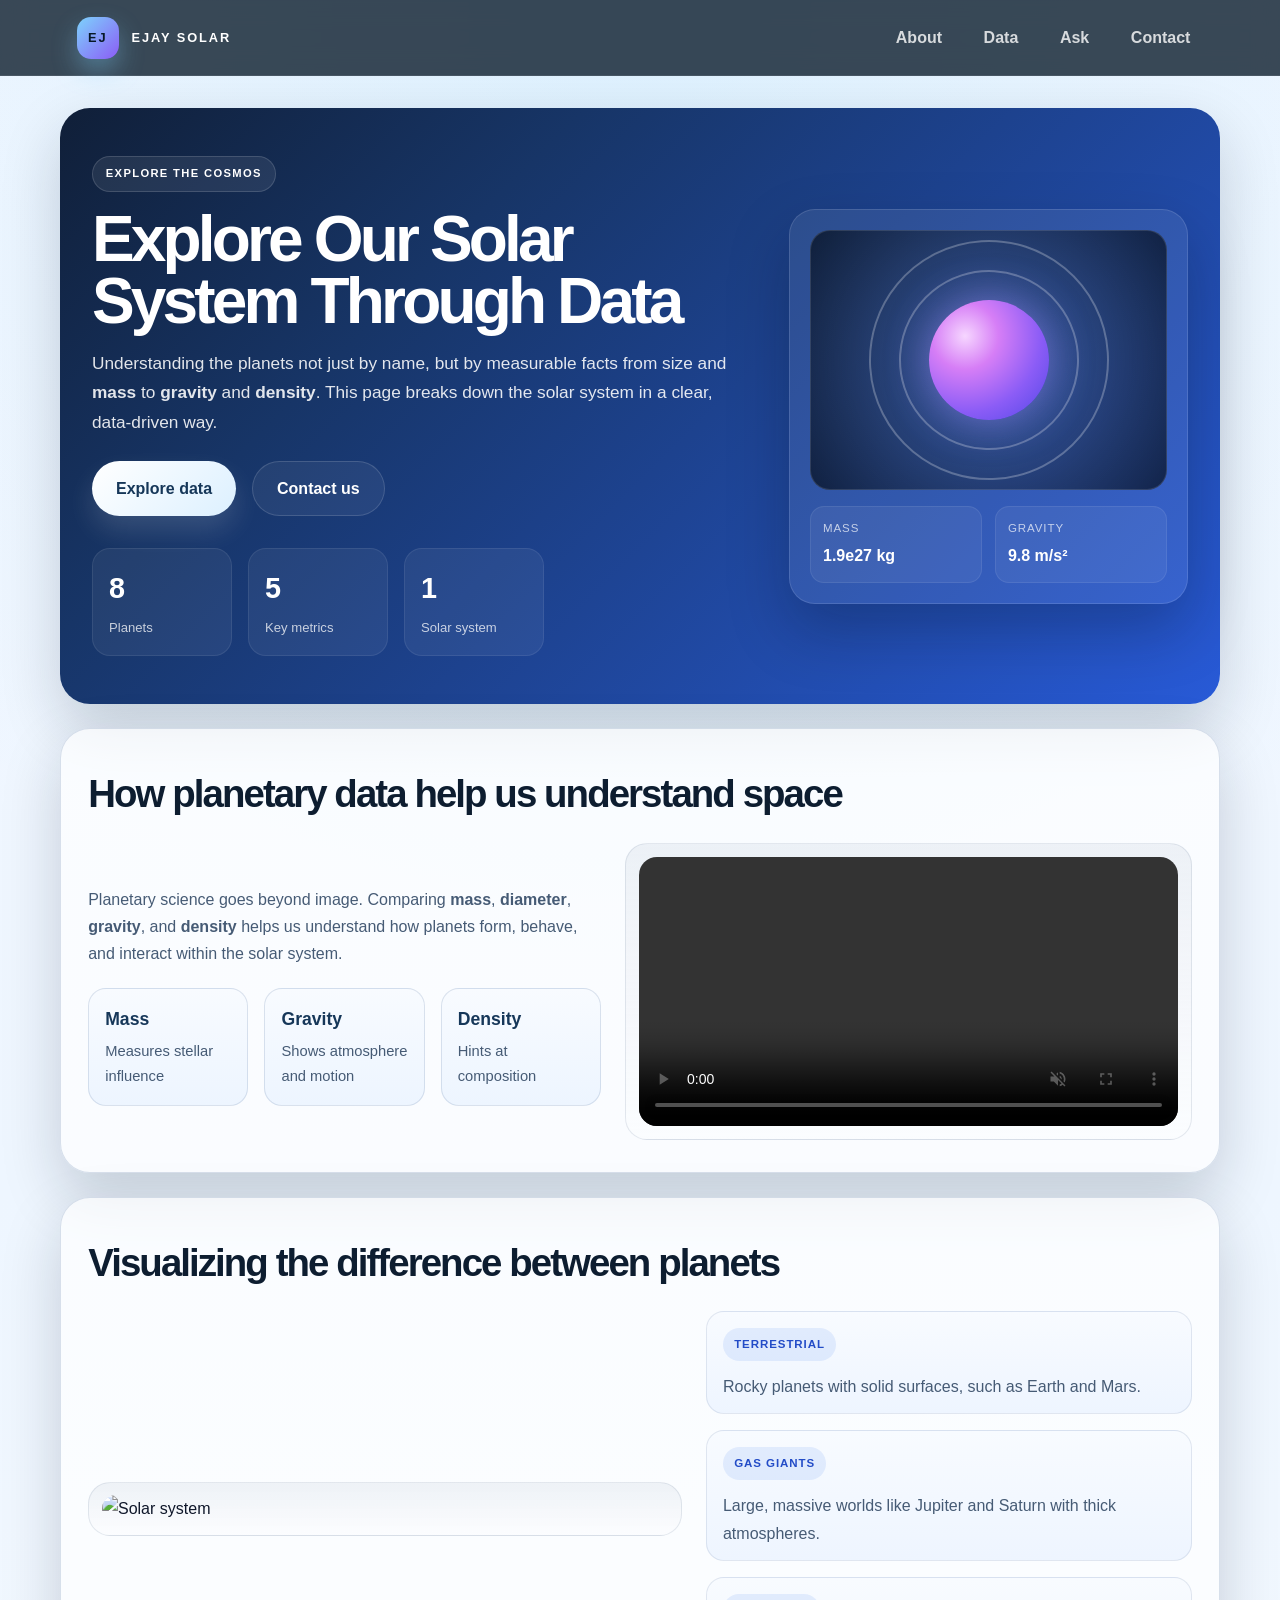
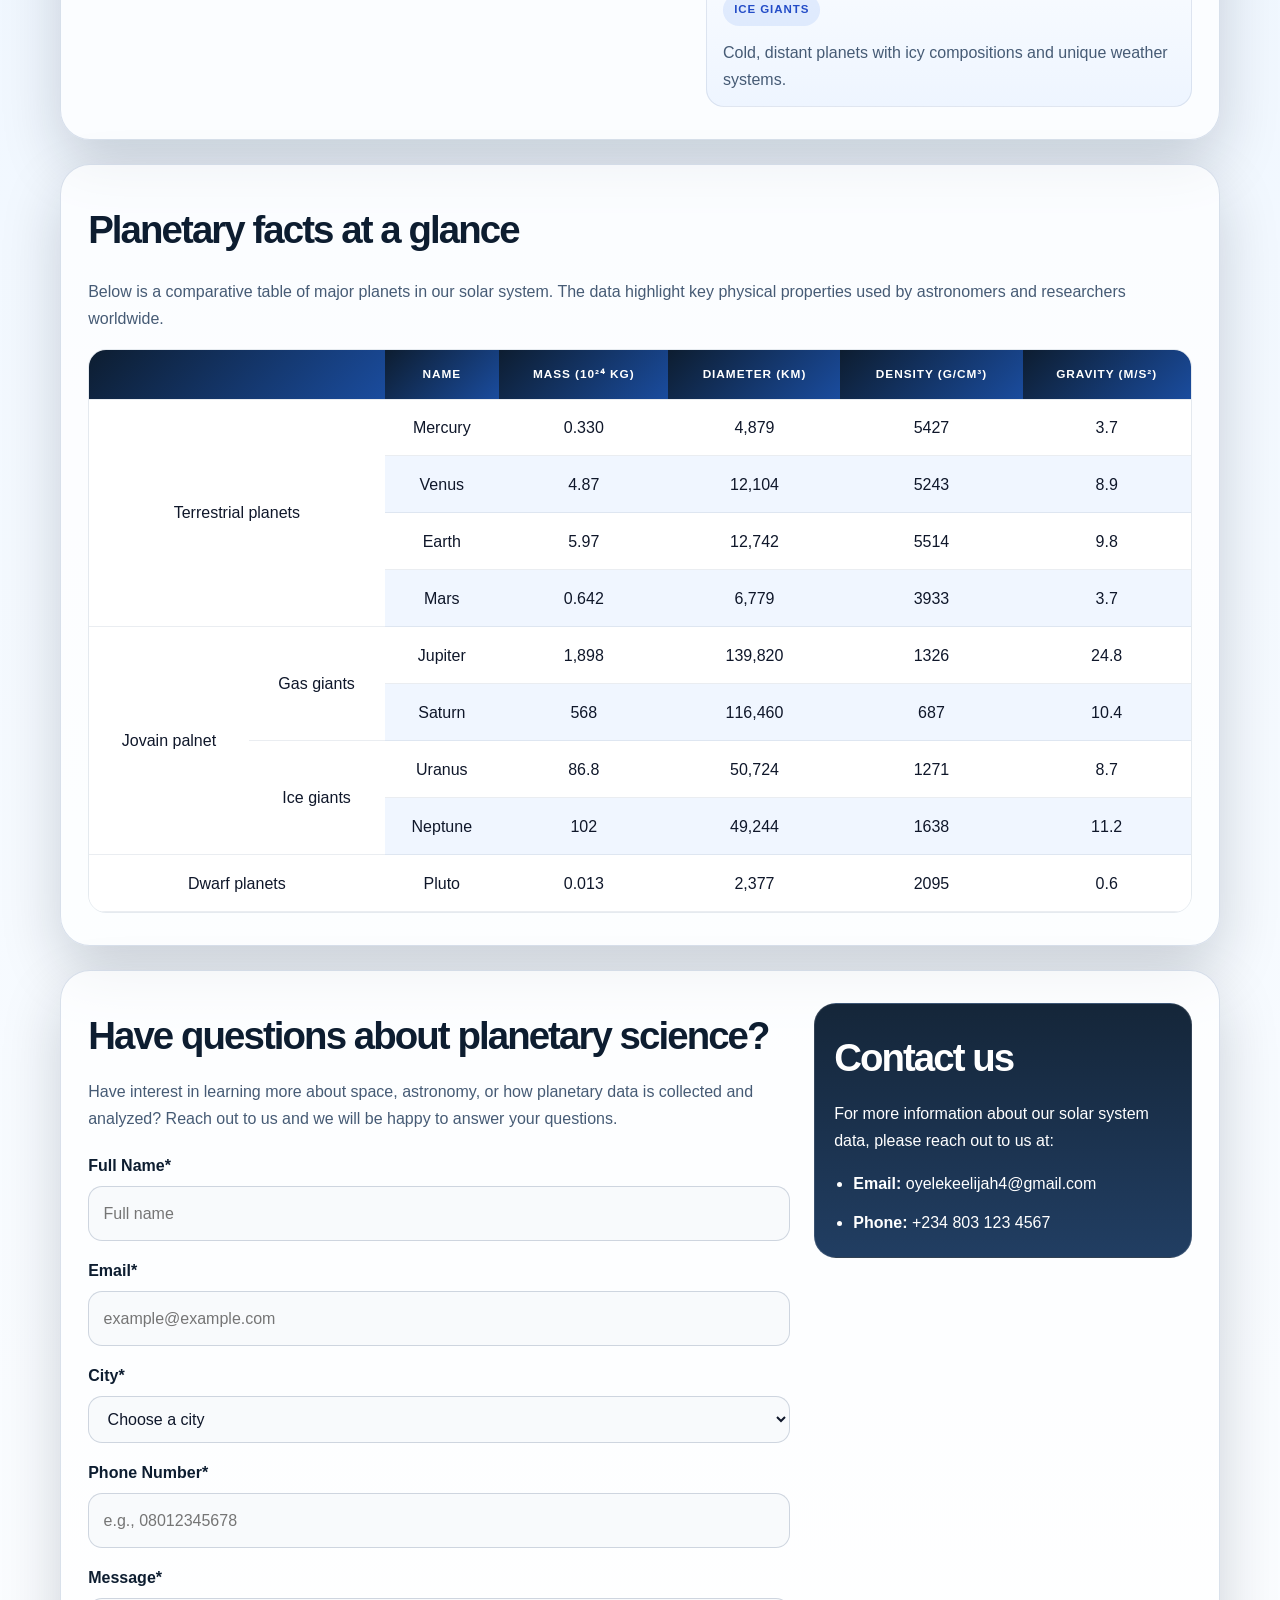
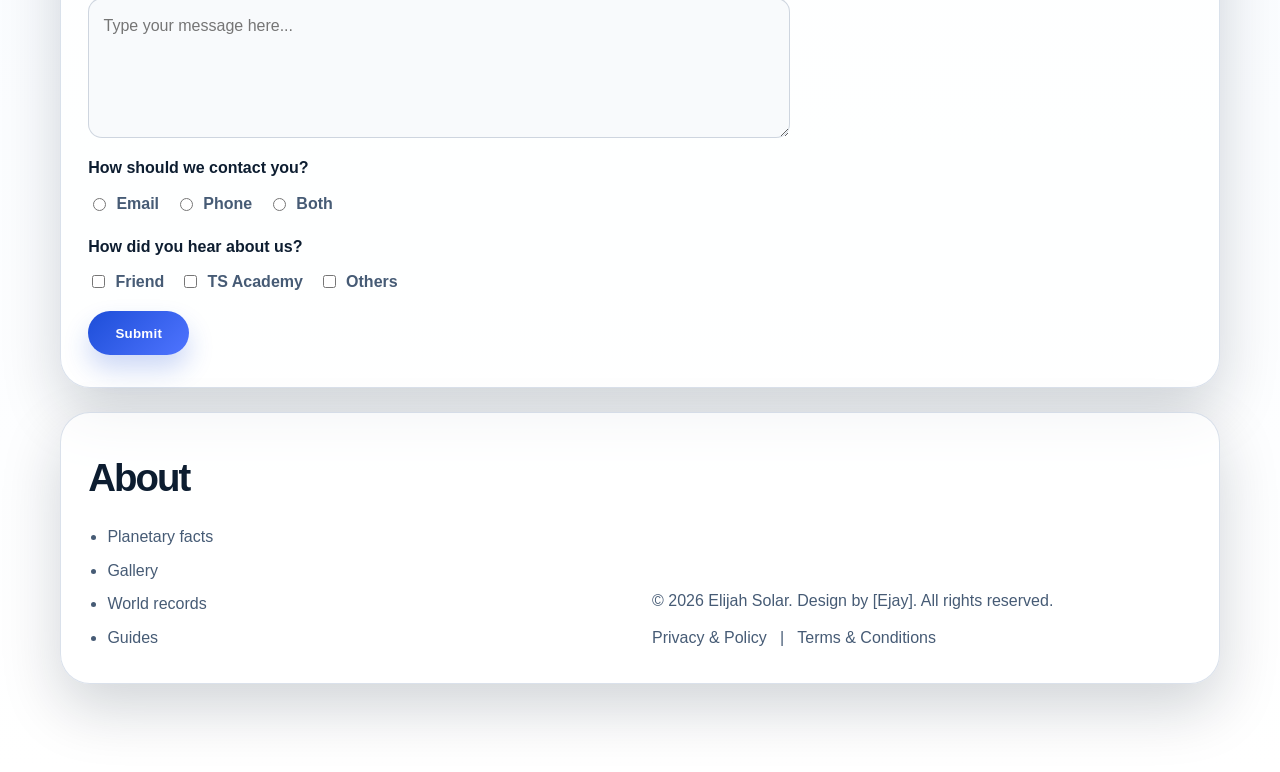
==== solar.html @ 0a8a19dd "Add files via upload" ====
﻿<!doctype html>
<html lang="en">
  <head>
    <meta charset="UTF-8" />
    <meta name="viewport" content="width=device-width, initial-scale=1.0" />
    <title>EJAY SOLAR</title>
    <link rel="stylesheet" href="styles.css" />
  </head>

  <body>
    <header class="site-header">
      <div class="brand-row">
        <div class="brand-mark">EJ</div>
        <div class="brand-text">EJAY SOLAR</div>
      </div>
      <nav class="site-nav" aria-label="Main navigation">
        <a href="#understanding-planetary-data">About</a>
        <a href="#explore-data">Data</a>
        <a href="#question-about-planetary-sciences">Ask</a>
        <a href="#contact-us">Contact</a>
      </nav>
    </header>

    <main class="page-content">
      <section class="hero hero-intro" id="top">
        <div class="hero-grid">
          <div class="hero-copy">
            <span class="eyebrow">Explore the cosmos</span>
            <h1>Explore Our Solar System Through Data</h1>
            <p>
              Understanding the planets not just by name, but by measurable facts from
              size and <b>mass</b> to <b>gravity</b> and <b>density</b>. This page breaks
              down the solar system in a clear, data-driven way.
            </p>
            <div class="button-row">
              <a class="button primary" href="#explore-data">Explore data</a>
              <a class="button secondary" href="#contact-us">Contact us</a>
            </div>
            <ul class="stats">
              <li><strong>8</strong><span>Planets</span></li>
              <li><strong>5</strong><span>Key metrics</span></li>
              <li><strong>1</strong><span>Solar system</span></li>
            </ul>
          </div>

          <div class="hero-panel">
            <div class="planet-card">
              <div class="orbit-scene">
                <div class="orbit-ring ring-one"></div>
                <div class="orbit-ring ring-two"></div>
                <div class="planet"></div>
              </div>
              <div class="mini-metrics">
                <div><span>Mass</span><strong>1.9e27 kg</strong></div>
                <div><span>Gravity</span><strong>9.8 m/s²</strong></div>
              </div>
            </div>
          </div>
        </div>
      </section>

      <section class="info-panel" id="understanding-planetary-data">
        <div class="section-head">
          <h2>How planetary data help us understand space</h2>
        </div>
        <div class="split-layout">
          <div>
            <p>
              Planetary science goes beyond image. Comparing <b>mass</b>,
              <b>diameter</b>, <b>gravity</b>, and <b>density</b> helps us understand how
              planets form, behave, and interact within the solar system.
            </p>
            <div class="data-grid">
              <div class="data-card">
                <strong>Mass</strong>
                <span>Measures stellar influence</span>
              </div>
              <div class="data-card">
                <strong>Gravity</strong>
                <span>Shows atmosphere and motion</span>
              </div>
              <div class="data-card">
                <strong>Density</strong>
                <span>Hints at composition</span>
              </div>
            </div>
          </div>

          <div class="media-card">
            <video controls autoplay loop muted playsinline>
              <source src="IMAGES/157827-815648514_medium.mp4" type="video/mp4" />
            </video>
          </div>
        </div>
      </section>

      <section class="info-panel" id="image-section">
        <div class="section-head">
          <h3>Visualizing the difference between planets</h3>
        </div>
        <div class="image-layout">
          <div class="media-card image-block">
            <img src="IMAGES/wikiimages-solar-system-11111_1920.jpg" alt="Solar system" loading="lazy" />
          </div>
          <div class="insight-list">
            <div class="insight-item">
              <span class="badge">Terrestrial</span>
              <p>Rocky planets with solid surfaces, such as Earth and Mars.</p>
            </div>
            <div class="insight-item">
              <span class="badge">Gas giants</span>
              <p>Large, massive worlds like Jupiter and Saturn with thick atmospheres.</p>
            </div>
            <div class="insight-item">
              <span class="badge">Ice giants</span>
              <p>Cold, distant planets with icy compositions and unique weather systems.</p>
            </div>
          </div>
        </div>
      </section>

      <section class="info-panel table-panel" id="explore-data">
        <div class="section-head">
          <h3>Planetary facts at a glance</h3>
        </div>
        <p>
          Below is a comparative table of major planets in our solar system. The data highlight
          key physical properties used by astronomers and researchers worldwide.
        </p>

        <div class="table-wrap">
          <table width="35%so1" aria-label="Solar system data table">
            <thead>
              <tr>
                <th colspan="2"></th>
                <th align="center">name</th>
                <th align="center">Mass (10²⁴ kg)</th>
                <th align="center">Diameter (km)</th>
                <th align="center">Density (g/cm³)</th>
                <th align="center">Gravity (m/s²)</th>
              </tr>
            </thead>
            <tbody>
              <tr align="center">
                <td align="center" colspan="2"rowspan="4">Terrestrial planets</td>
                <td align="center" >Mercury</td>
                <td align="center">0.330</td>
                <td align="center">4,879</td>
                <td align="center">5427</td>
                <td align="center">3.7</td>
              </tr>
              <tr>
                <td align="center">Venus</td>
                <td align="center">4.87</td>
                <td align="center">12,104</td>
                <td align="center">5243</td>
                <td align="center">8.9</td>
              </tr>
              <tr>
                <td>Earth</td>
                <td>5.97</td>
                <td>12,742</td>
                <td>5514</td>
                <td>9.8</td>
              </tr>
              <tr>
                <td>Mars</td>
                <td>0.642</td>
                <td>6,779</td>
                <td>3933</td>
                <td>3.7</td>
              </tr>
              <tr>
                <td rowspan="4" > Jovain palnet</td>
                <td rowspan="2">Gas giants </td>
                <td>Jupiter</td>
                <td>1,898</td>
                <td>139,820</td>
                <td>1326</td>
                <td>24.8</td>
              </tr>
              <tr>
                <td>Saturn</td>
                <td>568</td>
                <td>116,460</td>
                <td>687</td>
                <td>10.4</td>
              </tr>
              <tr>
                <td rowspan="2">Ice giants</td>
                <td>Uranus</td>
                <td>86.8</td>
                <td>50,724</td>
                <td>1271</td>
                <td>8.7</td>
              </tr>
              <tr>
                <td>Neptune</td>
                <td>102</td>
                <td>49,244</td>
                <td>1638</td>
                <td>11.2</td>
              </tr>
              <tr>
                <td colspan="2">Dwarf planets</td>
                <td>Pluto</td>
                <td>0.013</td>
                <td>2,377</td>
                <td>2095</td>
                <td>0.6</td>
              </tr>
            </tbody>
          </table>
        </div>
      </section>

      <section class="info-panel contact-panel" id="question-about-planetary-sciences">
        <div class="contact-layout">
          <div>
            <h3>Have questions about planetary science?</h3>
            <p>
              Have interest in learning more about space, astronomy, or how planetary data is
              collected and analyzed? Reach out to us and we will be happy to answer your questions.
            </p>
            <form>
              <div class="field">
                <label for="name">Full Name*</label>
                <input type="text" id="name" name="name" placeholder="Full name" maxlength="30" required />
              </div>

              <div class="field">
                <label for="email">Email*</label>
                <input type="email" id="email" name="email" placeholder="example@example.com" maxlength="30" required />
              </div>

              <div class="field">
                <label for="city">City*</label>
                <select id="city" name="city">
                  <option value="" selected disabled>Choose a city</option>
                  <option value="lagos">Lagos</option>
                  <option value="abuja">Abuja</option>
                  <option value="kano">Kano</option>
                  <option value="kaduna">Kaduna</option>
                  <option value="port-harcourt">Port-Harcourt</option>
                  <option value="ogun-state">Ogun State</option>
                  <option value="other">Other</option>
                </select>
              </div>

              <div class="field">
                <label for="phone">Phone Number*</label>
                <input type="number" id="phone" name="phone" placeholder="e.g., 08012345678" required />
              </div>

              <div class="field">
                <label for="message">Message*</label>
                <textarea id="message" name="message" placeholder="Type your message here..." maxlength="100" required></textarea>
              </div>

              <div class="contact-options">
                <p>How should we contact you?</p>
                <div class="radio-row">
                  <label><input type="radio" name="contact-method" value="email" />Email</label>
                  <label><input type="radio" name="contact-method" value="phone" />Phone</label>
                  <label><input type="radio" name="contact-method" value="both" />Both</label>
                </div>
              </div>

              <div class="contact-options">
                <p>How did you hear about us?</p>
                <div class="check-row">
                  <label><input type="checkbox" name="contact-source" value="Friend" />Friend</label>
                  <label><input type="checkbox" name="contact-source" value="TS Academy" />TS Academy</label>
                  <label><input type="checkbox" name="contact-source" value="Others" />Others</label>
                </div>
              </div>

              <button type="submit">Submit</button>
            </form>
          </div>

          <aside class="contact-card" id="contact-us">
            <h3>Contact us</h3>
            <p>For more information about our solar system data, please reach out to us at:</p>
            <ul>
              <li><strong>Email:</strong> oyelekeelijah4@gmail.com</li>
              <li><strong>Phone:</strong> +234 803 123 4567</li>
            </ul>
          </aside>
        </div>
      </section>

      <section class="info-panel footer-section" id="about">
        <div class="footer-wrap">
          <div>
            <h3>About</h3>
            <ul>
              <li>Planetary facts</li>
              <li>Gallery</li>
              <li>World records</li>
              <li>Guides</li>
            </ul>
          </div>
          <div>
            <p>&copy; 2026 Elijah Solar. Design by [Ejay]. All rights reserved.</p>
            <p>Privacy &amp; Policy &nbsp; | &nbsp; Terms &amp; Conditions</p>
          </div>
        </div>
      </section>
    </main>
  </body>
</html>
---- styles.css ----
﻿:root {
  --night-900: #071827;
  --night-800: #0d1d30;
  --night-700: #163759;
  --blue-700: #234cc7;
  --blue-500: #3a7bff;
  --cyan: #7dd3fc;
  --mint: #9ae6b4;
  --gold: #facc15;
  --text: #0f172a;
  --muted: #465b75;
  --card: rgba(255, 255, 255, 0.7);
  --soft: #edf6ff;
  --line: rgba(124, 146, 182, 0.28);
  --shadow: 0 24px 60px rgba(7, 23, 39, 0.18);
}

* {
  box-sizing: border-box;
}

html {
  scroll-behavior: smooth;
}

body {
  margin: 0;
  font-family: "Segoe UI", Tahoma, Geneva, Verdana, sans-serif;
  background: radial-gradient(circle at top, rgba(125, 211, 252, 0.18), transparent 25%),
    linear-gradient(180deg, #f2f7ff 0%, #eef6ff 30%, #ffffff 100%);
  color: var(--text);
  line-height: 1.7;
}

a {
  color: inherit;
  text-decoration: none;
}

img,
video {
  display: block;
  max-width: 100%;
}

.site-header {
  position: sticky;
  top: 0;
  z-index: 20;
  display: flex;
  justify-content: space-between;
  align-items: center;
  padding: 1rem 6vw;
  background: rgba(7, 24, 39, 0.78);
  backdrop-filter: blur(12px);
  border-bottom: 1px solid rgba(255, 255, 255, 0.08);
}

.brand-row {
  display: flex;
  align-items: center;
  gap: 0.8rem;
  color: white;
  font-weight: 800;
  letter-spacing: 0.12em;
  text-transform: uppercase;
}

.brand-mark {
  display: grid;
  place-items: center;
  width: 42px;
  height: 42px;
  border-radius: 14px;
  background: linear-gradient(135deg, #7dd3fc 0%, #8b5cf6 100%);
  color: #071827;
  font-size: 0.8rem;
  box-shadow: 0 12px 24px rgba(125, 211, 252, 0.35);
}

.brand-text {
  font-size: 0.8rem;
}

.site-nav {
  display: flex;
  gap: 1rem;
  align-items: center;
  font-weight: 600;
  color: rgba(255, 255, 255, 0.8);
}

.site-nav a {
  transition: color 0.2s ease, background 0.2s ease;
  border-radius: 999px;
  padding: 0.5rem 0.8rem;
}

.site-nav a:hover {
  color: #ffffff;
  background: rgba(255, 255, 255, 0.08);
}

.page-content {
  max-width: 1200px;
  margin: 0 auto;
  padding: 2rem 1.25rem 4rem;
}

.hero,
.info-panel {
  background: rgba(255, 255, 255, 0.7);
  border: 1px solid var(--line);
  border-radius: 30px;
  box-shadow: var(--shadow);
  margin-bottom: 1.5rem;
}

.hero {
  background: linear-gradient(135deg, #101f38 0%, #173567 30%, #285ad7 100%);
  border: none;
  color: white;
  padding: 3rem 2rem;
}

.hero-grid {
  display: grid;
  grid-template-columns: 1.25fr 0.75fr;
  gap: 2rem;
  align-items: center;
}

.eyebrow {
  display: inline-flex;
  padding: 0.45rem 0.8rem;
  border-radius: 999px;
  background: rgba(255, 255, 255, 0.08);
  border: 1px solid rgba(255, 255, 255, 0.14);
  text-transform: uppercase;
  letter-spacing: 0.12em;
  font-size: 0.7rem;
  font-weight: 700;
}

.hero-copy h1 {
  margin: 1rem 0 1rem;
  font-size: clamp(2.8rem, 5vw, 5rem);
  line-height: 0.98;
  letter-spacing: -0.06em;
}

.hero-copy p {
  max-width: 650px;
  margin: 0;
  font-size: 1.08rem;
  color: rgba(255, 255, 255, 0.88);
}

.button-row {
  display: flex;
  flex-wrap: wrap;
  gap: 1rem;
  margin-top: 1.5rem;
}

.button {
  display: inline-flex;
  align-items: center;
  justify-content: center;
  min-height: 52px;
  padding: 0.8rem 1.5rem;
  border-radius: 999px;
  font-weight: 700;
  transition: transform 0.2s ease, box-shadow 0.2s ease;
}

.button:hover {
  transform: translateY(-1px);
}

.button.primary {
  background: linear-gradient(135deg, #ffffff 0%, #dcf0ff 100%);
  color: var(--night-700);
  box-shadow: 0 14px 28px rgba(255, 255, 255, 0.14);
}

.button.secondary {
  background: rgba(255, 255, 255, 0.06);
  border: 1px solid rgba(255, 255, 255, 0.14);
  color: white;
}

.stats {
  list-style: none;
  display: flex;
  flex-wrap: wrap;
  gap: 1rem;
  padding: 0;
  margin: 2rem 0 0;
}

.stats li {
  min-width: 140px;
  background: rgba(255, 255, 255, 0.06);
  border: 1px solid rgba(255, 255, 255, 0.08);
  border-radius: 18px;
  padding: 0.95rem 1rem;
}

.stats strong {
  display: block;
  font-size: 1.8rem;
  letter-spacing: -0.06em;
}

.stats span {
  color: rgba(255, 255, 255, 0.75);
  font-size: 0.82rem;
}

.hero-panel {
  display: flex;
  justify-content: center;
}

.planet-card {
  width: min(100%, 420px);
  background: rgba(255, 255, 255, 0.08);
  border: 1px solid rgba(255, 255, 255, 0.12);
  border-radius: 26px;
  box-shadow: 0 26px 60px rgba(4, 11, 22, 0.25);
  padding: 1.25rem;
}

.orbit-scene {
  position: relative;
  height: 260px;
  border-radius: 20px;
  background: radial-gradient(circle at center, rgba(124, 146, 182, 0.15), rgba(3, 11, 22, 0.7));
  overflow: hidden;
  border: 1px solid rgba(255, 255, 255, 0.12);
}

.orbit-ring {
  position: absolute;
  inset: 50% auto auto 50%;
  border: 2px solid rgba(255, 255, 255, 0.26);
  border-radius: 50%;
  transform: translate(-50%, -50%) rotate(-18deg);
}

.ring-one {
  width: 180px;
  height: 180px;
}

.ring-two {
  width: 240px;
  height: 240px;
  transform: translate(-50%, -50%) rotate(18deg);
}

.planet {
  position: absolute;
  left: 50%;
  top: 50%;
  width: 120px;
  height: 120px;
  transform: translate(-50%, -50%);
  border-radius: 50%;
  background: radial-gradient(circle at 30% 30%, #f6d6ff 0%, #d67ef6 28%, #8b5cf6 64%, #4f46e5 100%);
  box-shadow: 0 0 40px rgba(167, 139, 250, 0.5);
}

.mini-metrics {
  display: grid;
  grid-template-columns: repeat(2, minmax(0, 1fr));
  gap: 0.8rem;
  margin-top: 1rem;
}

.mini-metrics div {
  background: rgba(255, 255, 255, 0.06);
  border: 1px solid rgba(255, 255, 255, 0.08);
  border-radius: 14px;
  padding: 0.8rem 0.75rem;
}

.mini-metrics span {
  display: block;
  color: rgba(255, 255, 255, 0.7);
  font-size: 0.72rem;
  text-transform: uppercase;
  letter-spacing: 0.08em;
}

.mini-metrics strong {
  display: block;
  margin-top: 0.2rem;
  font-size: 1rem;
}

.info-panel {
  padding: 2rem 1.7rem;
}

.section-head {
  margin-bottom: 1rem;
}

.section-head h2,
.section-head h3,
.contact-panel h3,
.footer-section h3 {
  margin: 0;
  color: var(--night-800);
  font-size: clamp(1.8rem, 3vw, 2.5rem);
  letter-spacing: -0.05em;
}

.split-layout,
.image-layout,
.contact-layout,
.footer-wrap {
  display: grid;
  gap: 1.5rem;
}

.split-layout {
  grid-template-columns: 0.95fr 1.05fr;
  align-items: center;
}

.data-grid {
  display: grid;
  grid-template-columns: repeat(3, minmax(0, 1fr));
  gap: 1rem;
  margin-top: 1.25rem;
}

.data-card {
  background: linear-gradient(180deg, #f8fbff 0%, #edf5ff 100%);
  border: 1px solid rgba(124, 146, 182, 0.25);
  border-radius: 18px;
  padding: 1rem;
  display: grid;
  gap: 0.3rem;
}

.data-card strong {
  font-size: 1.1rem;
  color: var(--night-700);
}

.data-card span {
  color: var(--muted);
  font-size: 0.92rem;
}

.media-card {
  background: linear-gradient(180deg, rgba(148, 163, 184, 0.12), rgba(255, 255, 255, 0.3));
  border: 1px solid rgba(148, 163, 184, 0.24);
  border-radius: 22px;
  overflow: hidden;
  padding: 0.8rem;
}

.media-card video,
.media-card img {
  width: 100%;
  border-radius: 18px;
  object-fit: cover;
}

.image-layout {
  grid-template-columns: 1.1fr 0.9fr;
  align-items: center;
}

.insight-list {
  display: grid;
  gap: 1rem;
}

.insight-item {
  background: linear-gradient(180deg, #f8fbff, #eef5ff);
  border: 1px solid rgba(124, 146, 182, 0.2);
  border-radius: 18px;
  padding: 1rem 1rem 0.8rem;
}

.badge {
  display: inline-block;
  padding: 0.4rem 0.7rem;
  border-radius: 999px;
  background: rgba(37, 99, 235, 0.1);
  color: var(--blue-700);
  font-weight: 700;
  font-size: 0.72rem;
  text-transform: uppercase;
  letter-spacing: 0.08em;
}

.insight-item p {
  margin: 0.8rem 0 0;
  color: var(--muted);
}

.table-wrap {
  margin-top: 1rem;
  overflow-x: auto;
  border-radius: 18px;
  border: 1px solid rgba(148, 163, 184, 0.22);
}

table {
  width: 100%;
  border-collapse: collapse;
  background: #ffffff;
}

th,
td {
  padding: 0.9rem 0.8rem;
  border-bottom: 1px solid rgba(148, 163, 184, 0.2);
  text-align: center;
}

th {
  background: linear-gradient(135deg, #0d1d30 0%, #1a4c9e 100%);
  color: white;
  font-size: 0.74rem;
  letter-spacing: 0.08em;
  text-transform: uppercase;
}

tbody tr:nth-child(even) td {
  background: rgba(239, 246, 255, 0.9);
}

.contact-layout {
  grid-template-columns: 1.3fr 0.7fr;
  align-items: start;
}

form {
  display: grid;
  gap: 1rem;
  margin-top: 1.2rem;
}

.field {
  display: grid;
  gap: 0.45rem;
}

label {
  color: var(--night-800);
  font-weight: 700;
}

input,
select,
textarea {
  width: 100%;
  border: 1px solid rgba(148, 163, 184, 0.42);
  border-radius: 14px;
  padding: 0.8rem 0.9rem;
  font: inherit;
  background: rgba(248, 250, 252, 0.9);
  color: var(--text);
}

input:focus,
select:focus,
textarea:focus {
  outline: 3px solid rgba(125, 211, 252, 0.25);
  border-color: rgba(58, 123, 255, 0.7);
}

textarea {
  min-height: 140px;
  resize: vertical;
}

.contact-options {
  display: grid;
  gap: 0.5rem;
}

.contact-options p {
  margin: 0;
  font-weight: 700;
  color: var(--night-800);
}

.radio-row,
.check-row {
  display: flex;
  flex-wrap: wrap;
  gap: 1rem;
}

.radio-row label,
.check-row label {
  display: inline-flex;
  align-items: center;
  gap: 0.45rem;
  font-weight: 600;
  color: var(--muted);
}

input[type="radio"],
input[type="checkbox"] {
  width: auto;
  accent-color: var(--blue-500);
}

button {
  width: fit-content;
  border: none;
  border-radius: 999px;
  background: linear-gradient(135deg, #1d4ed8 0%, #4f74ff 100%);
  color: white;
  font-weight: 800;
  letter-spacing: 0.02em;
  padding: 0.9rem 1.7rem;
  cursor: pointer;
  box-shadow: 0 14px 26px rgba(29, 78, 216, 0.22);
  transition: transform 0.2s ease, box-shadow 0.2s ease;
}

button:hover {
  transform: translateY(-1px);
  box-shadow: 0 18px 30px rgba(29, 78, 216, 0.25);
}

.contact-card {
  background: linear-gradient(180deg, rgba(11, 29, 49, 0.96), rgba(24, 54, 92, 0.96));
  border-radius: 22px;
  padding: 1.3rem 1.2rem;
  color: white;
  border: 1px solid rgba(255, 255, 255, 0.12);
}

.contact-card h3,
.contact-card p,
.contact-card li {
  color: white;
}

.contact-card ul {
  margin: 1rem 0 0;
  padding-left: 1.2rem;
  display: grid;
  gap: 0.7rem;
}

.footer-wrap {
  grid-template-columns: 1fr 1fr;
  align-items: end;
  color: var(--muted);
}

.footer-section ul {
  margin: 0.8rem 0 0;
  padding-left: 1.2rem;
}

.footer-section li + li {
  margin-top: 0.4rem;
}

p {
  margin: 0.6rem 0 0;
  color: var(--muted);
}

@media (max-width: 860px) {
  .hero-grid,
  .split-layout,
  .image-layout,
  .contact-layout,
  .footer-wrap {
    grid-template-columns: 1fr;
  }

  .data-grid {
    grid-template-columns: 1fr;
  }

  .site-header {
    flex-direction: column;
    gap: 0.8rem;
    padding-top: 1rem;
    padding-bottom: 1rem;
  }

  .site-nav {
    flex-wrap: wrap;
    justify-content: center;
  }
}

@media (max-width: 560px) {
  .page-content {
    padding: 1rem 0.8rem 2.5rem;
  }

  .hero,
  .info-panel {
    border-radius: 20px;
    padding: 1.3rem 1rem;
  }

  .hero-copy h1 {
    font-size: 2.6rem;
  }

  .button-row {
    flex-direction: column;
    align-items: stretch;
  }

  .button {
    width: 100%;
  }
}
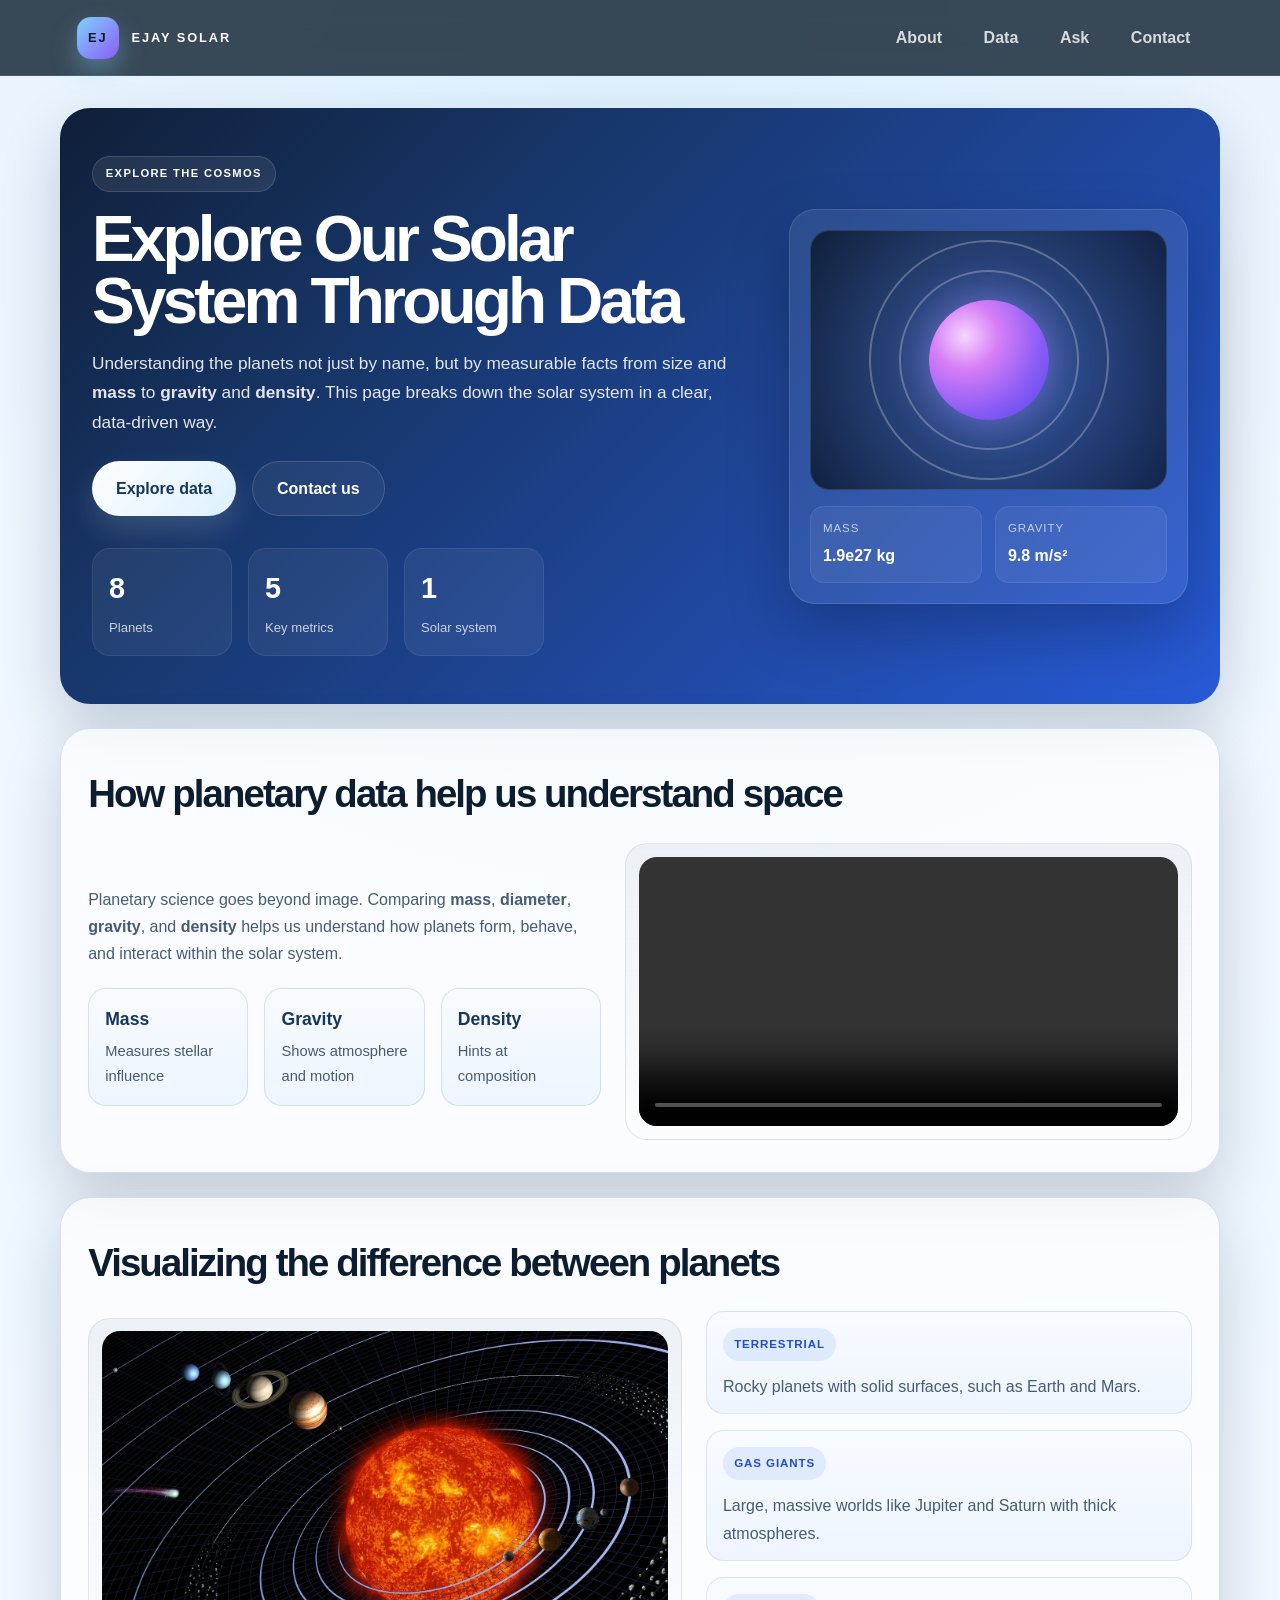
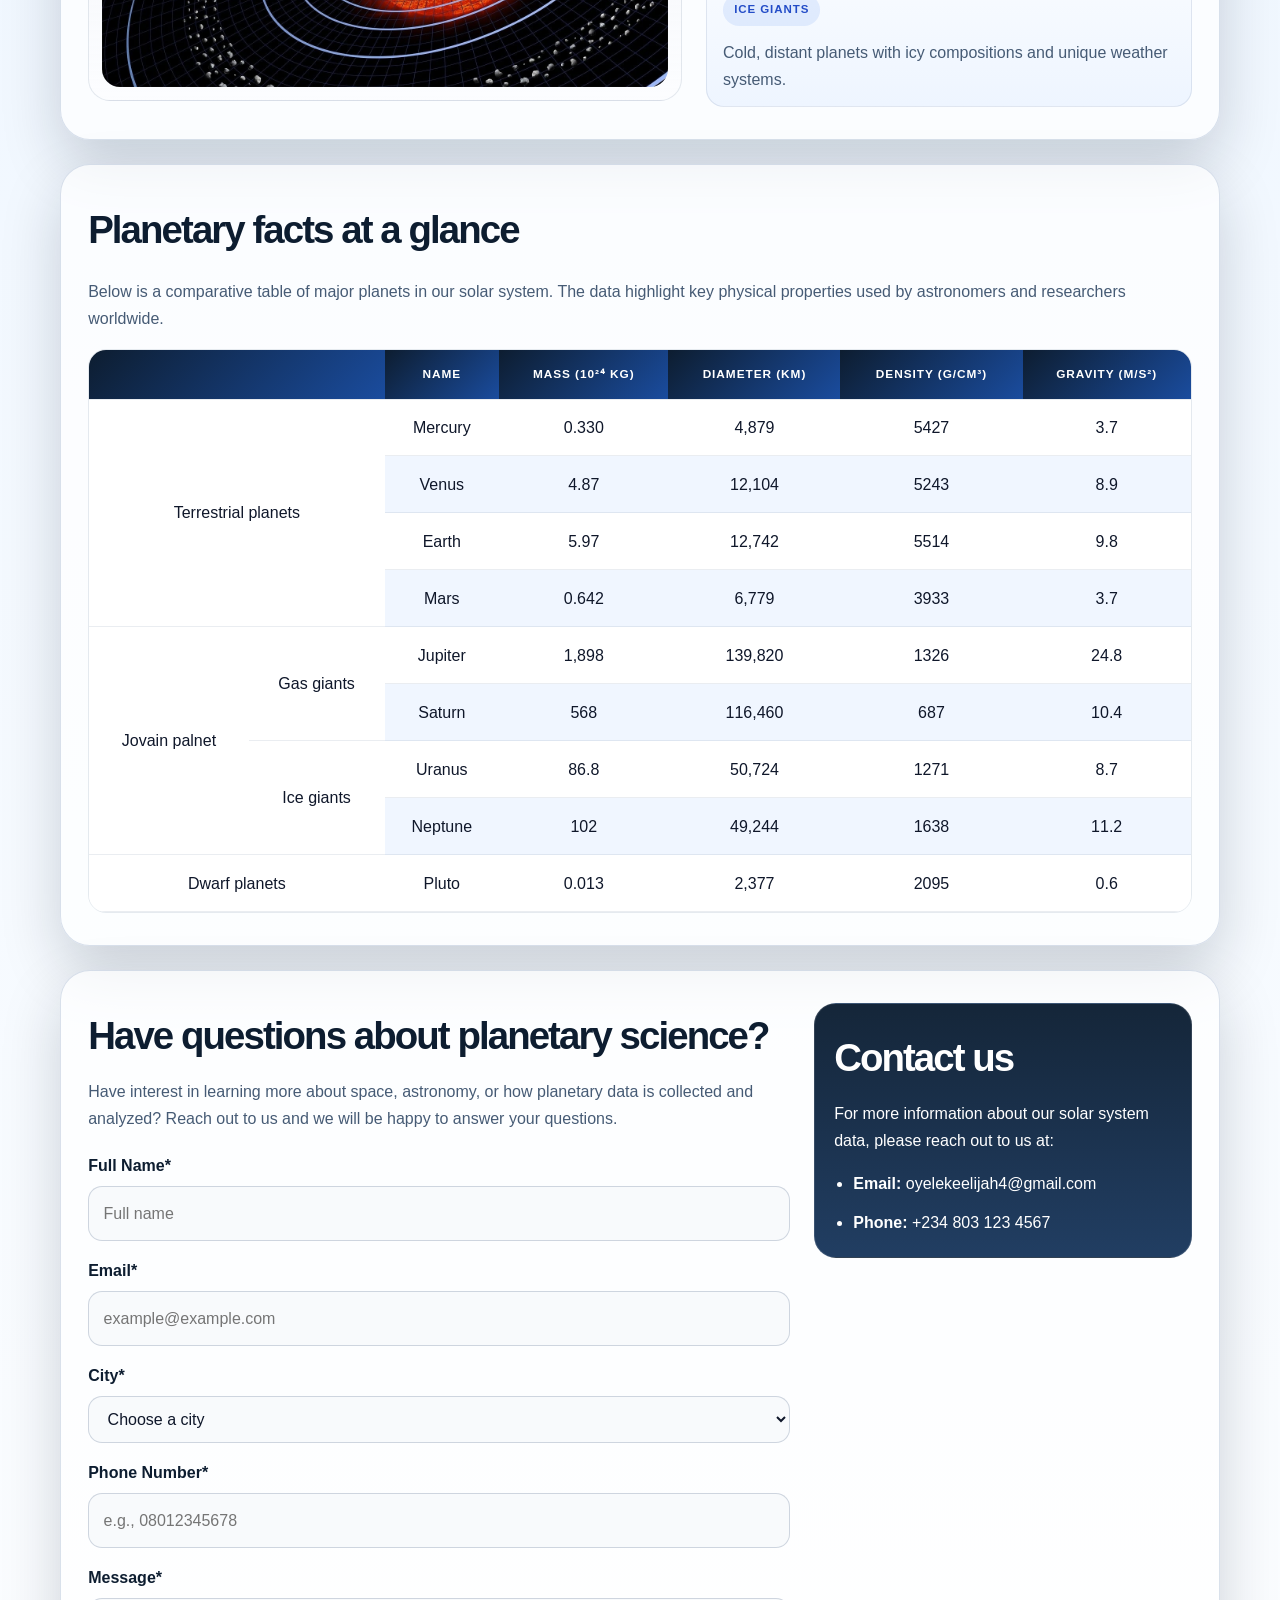
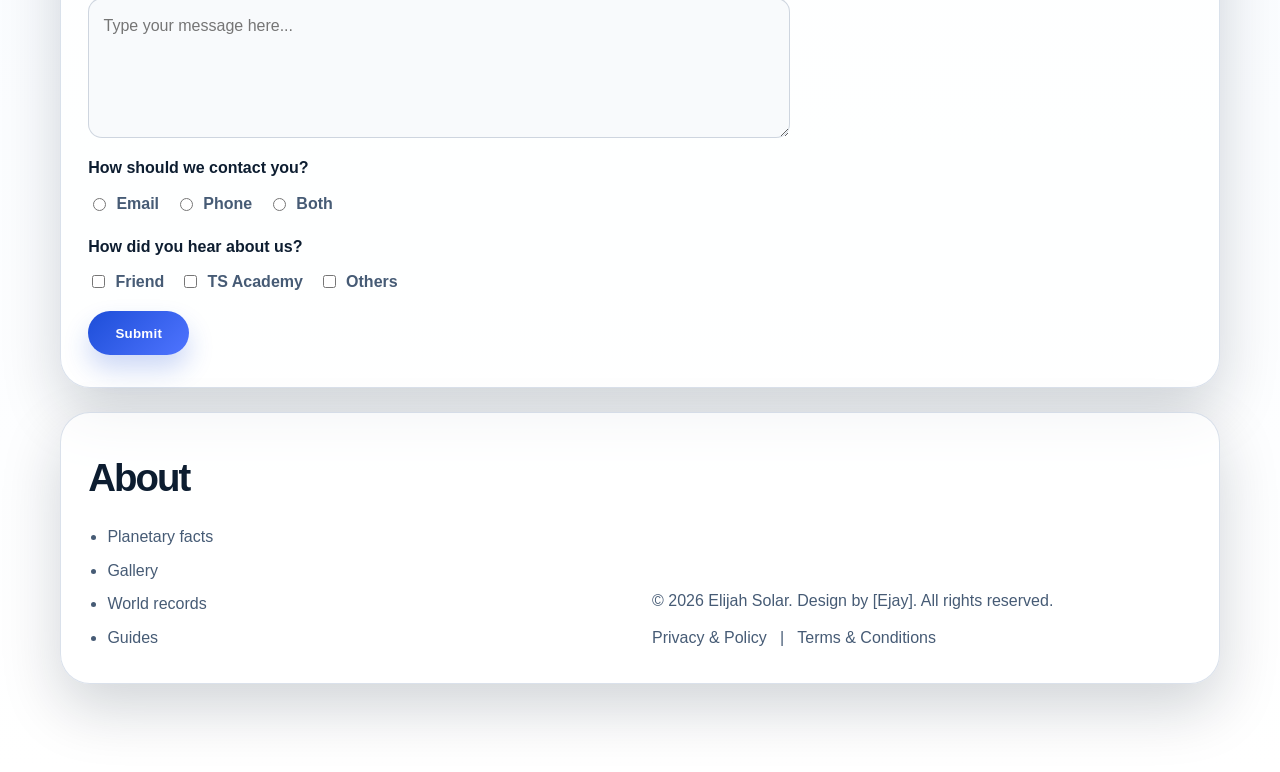
==== commit 2484022c: "Add files via upload" ====
--- a/solar.html
+++ b/solar.html
@@ -87,8 +87,9 @@
           </div>
 
           <div class="media-card">
-            <video controls autoplay loop muted playsinline>
-              <source src="IMAGES/157827-815648514_medium.mp4" type="video/mp4" />
+            <video controls autoplay loop muted playsinline preload="metadata">
+              <source src="IMAGES/video.mp4" type="video/mp4" />
+              Your browser does not support the video element.
             </video>
           </div>
         </div>
@@ -129,7 +130,7 @@
         </p>
 
         <div class="table-wrap">
-          <table width="35%so1" aria-label="Solar system data table">
+          <table width="100%" aria-label="Solar system data table">
             <thead>
               <tr>
                 <th colspan="2"></th>
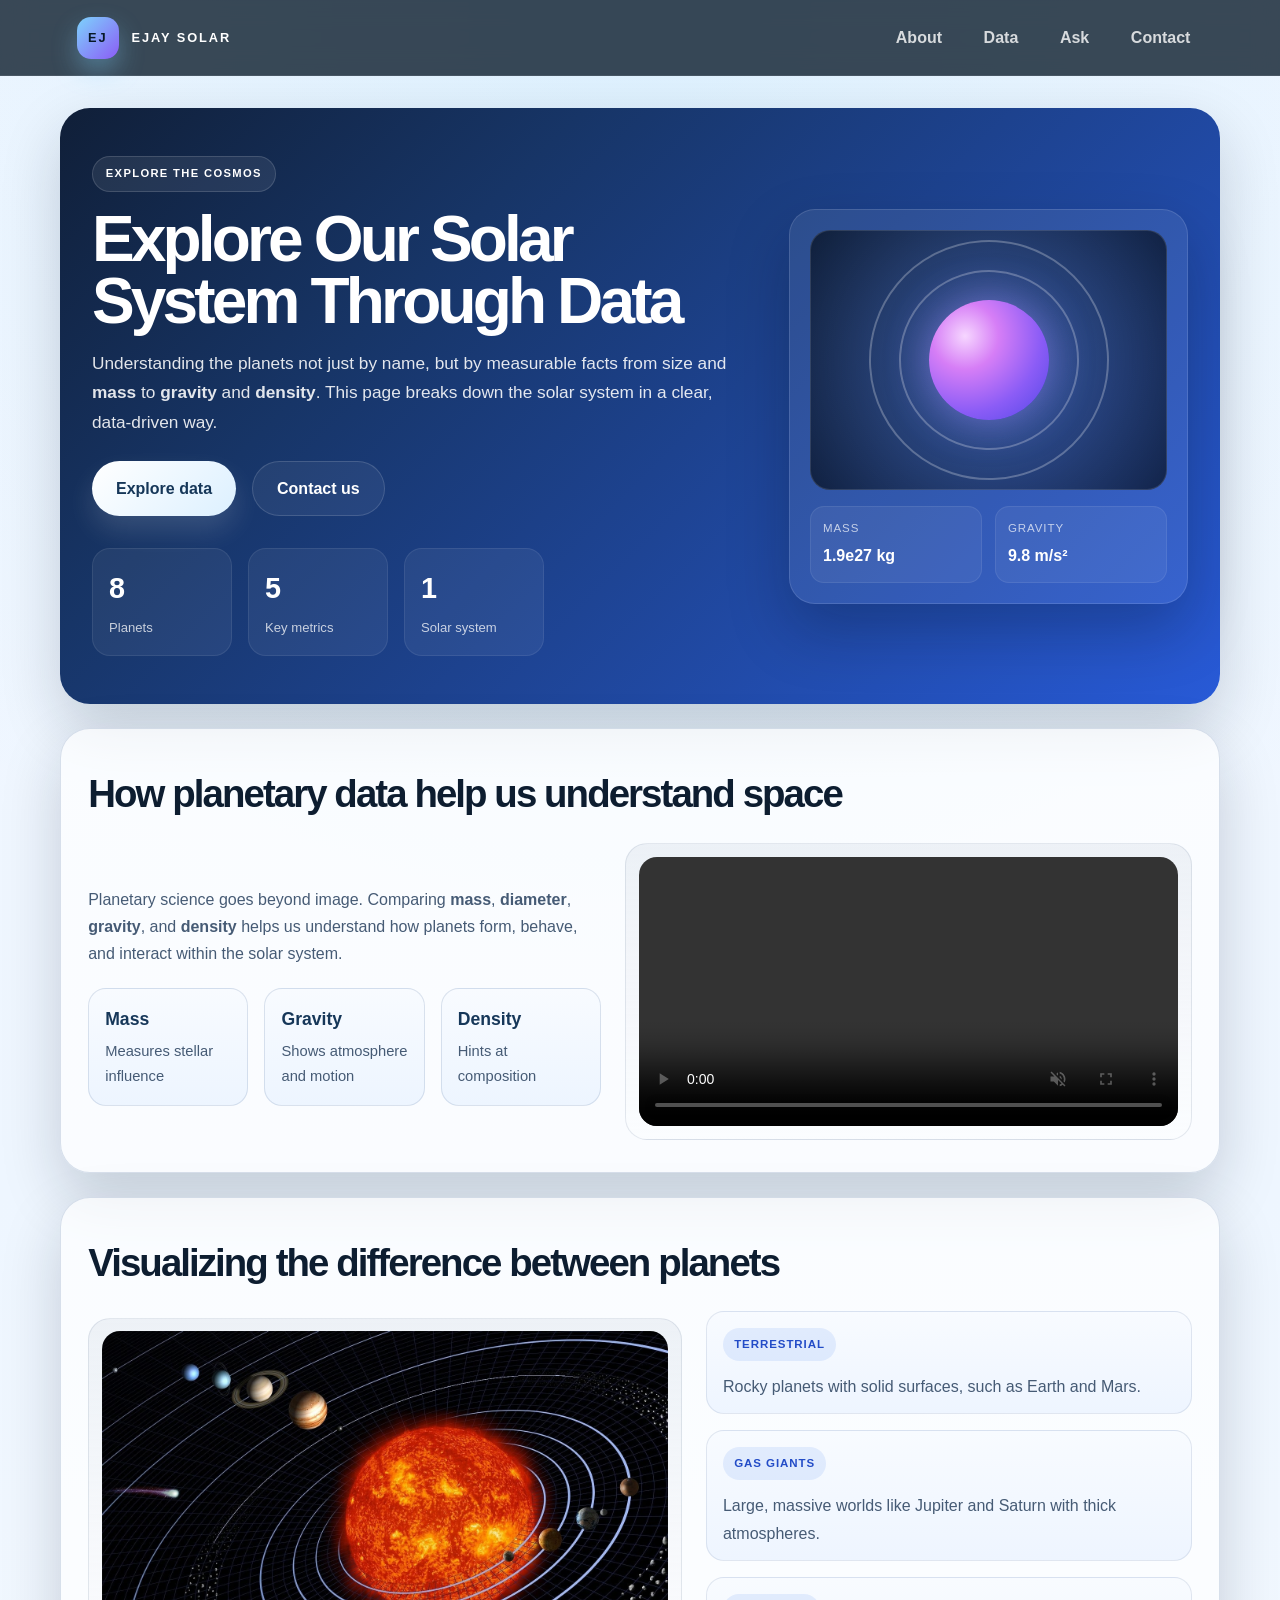
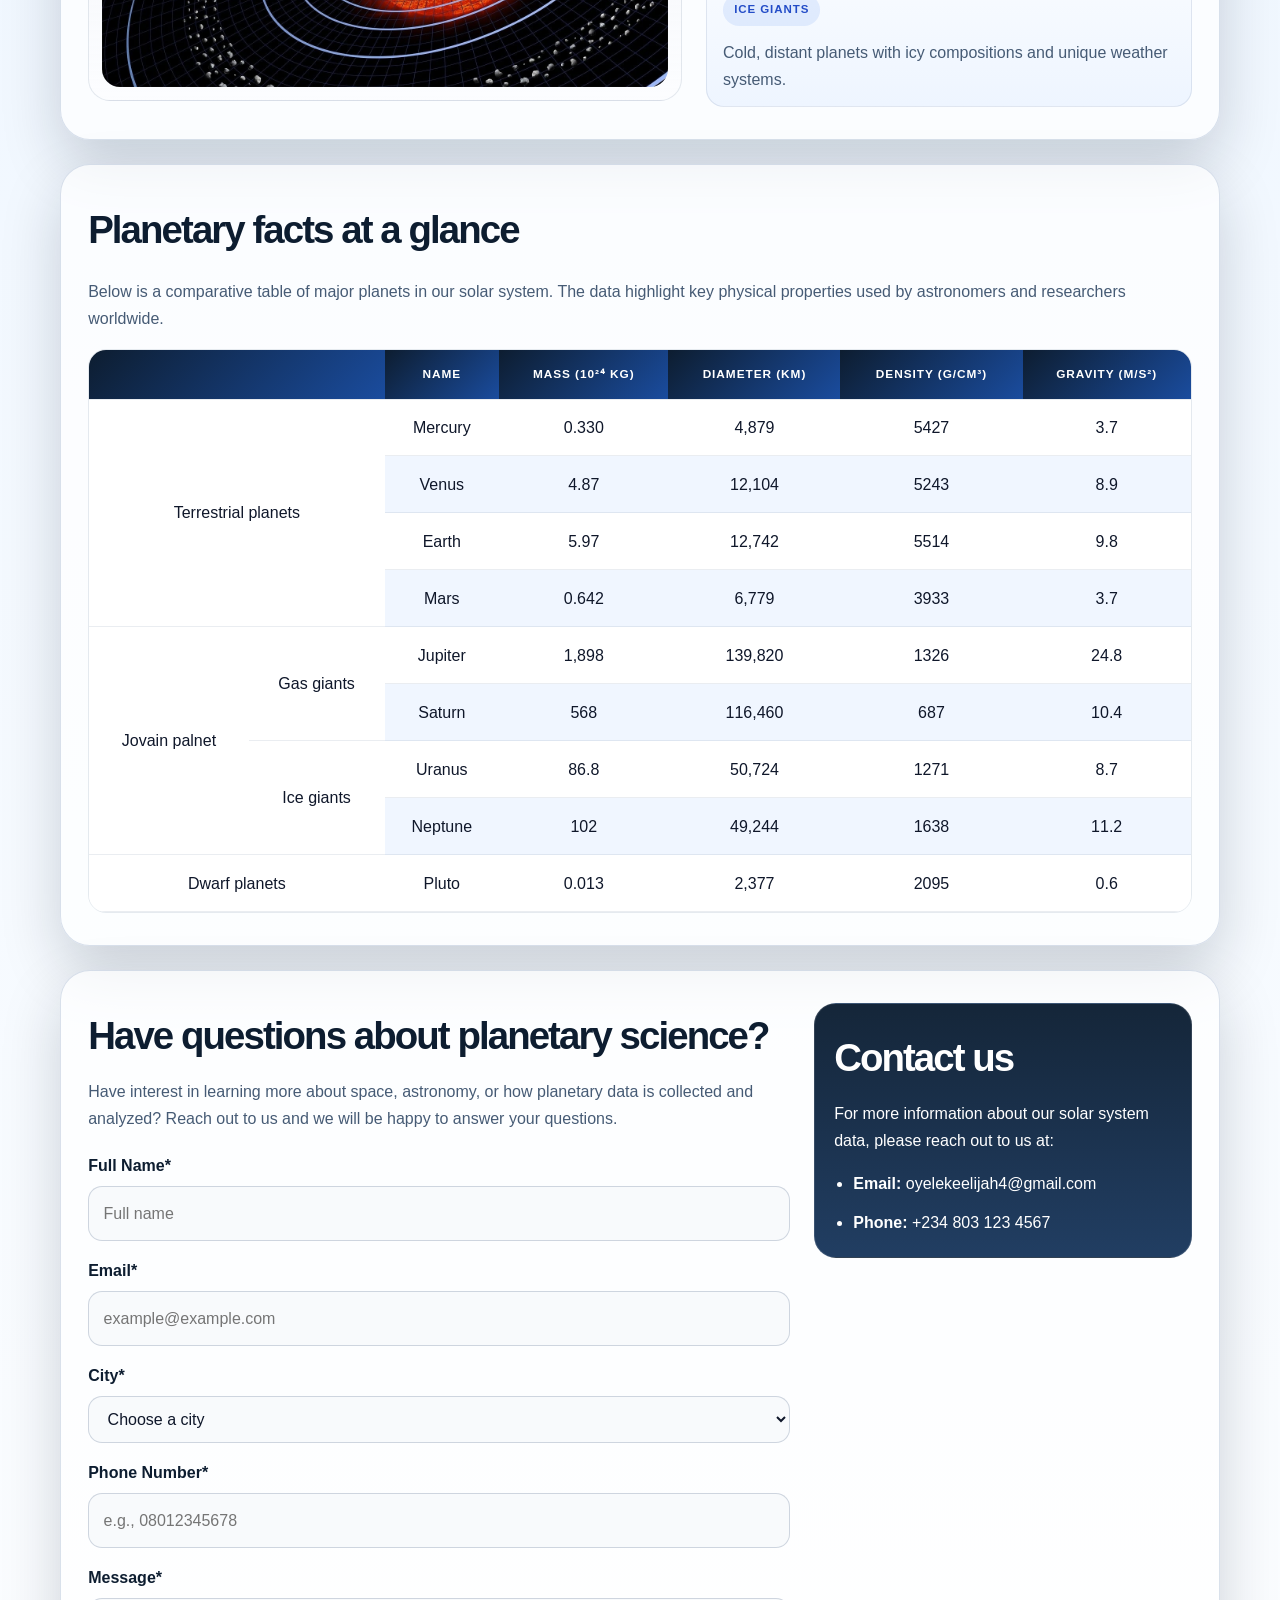
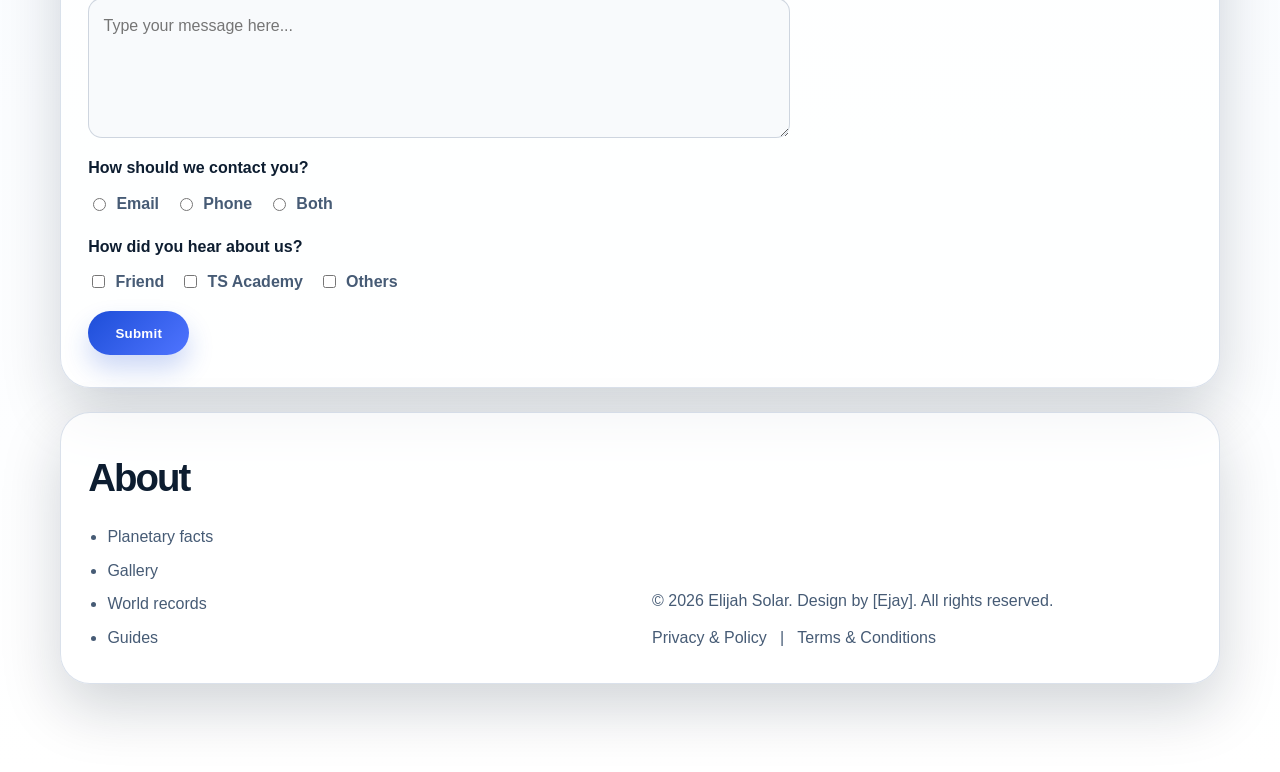
==== commit e0ad7cc1: "Add files via upload" ====
--- a/solar.html
+++ b/solar.html
@@ -88,7 +88,7 @@
 
           <div class="media-card">
             <video controls autoplay loop muted playsinline preload="metadata">
-              <source src="IMAGES/video.mp4" type="video/mp4" />
+              <source src="IMAGES/157827-815648514_medium.mp4" type="video/mp4" />
               Your browser does not support the video element.
             </video>
           </div>
